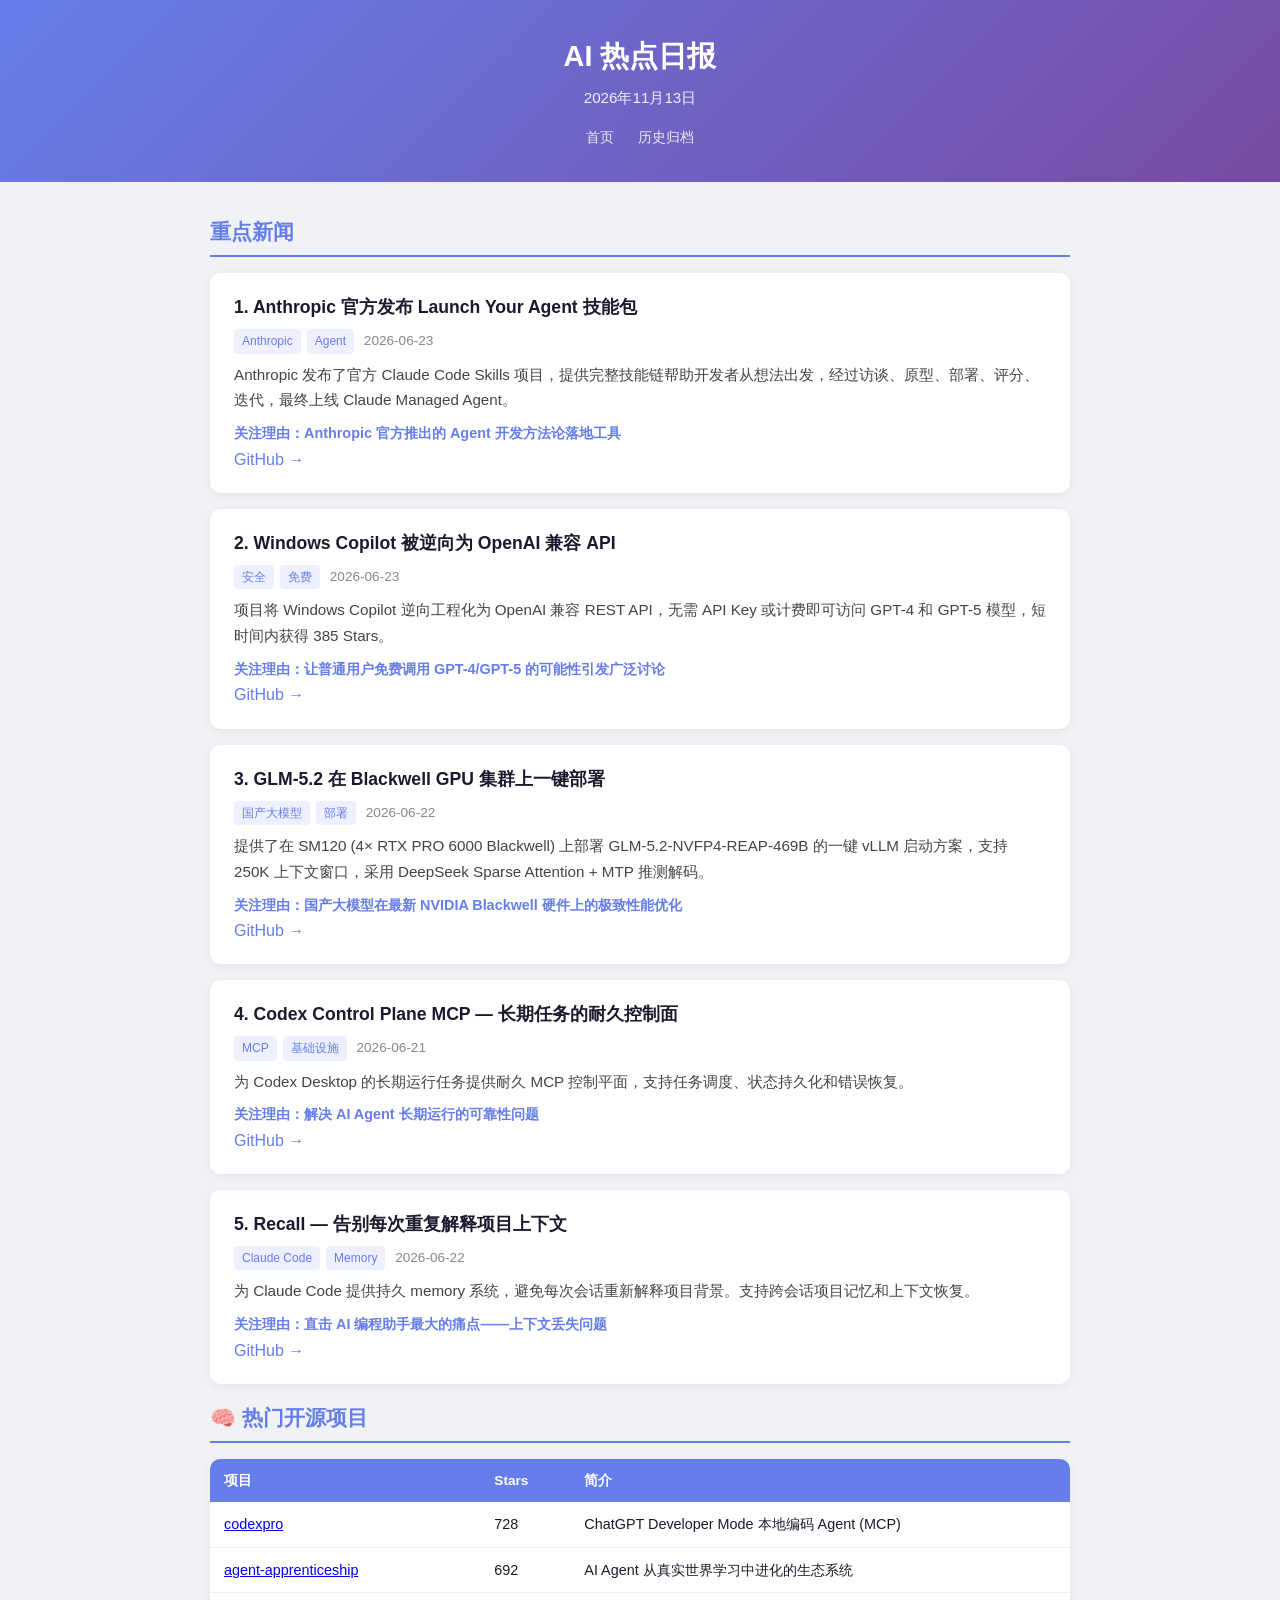
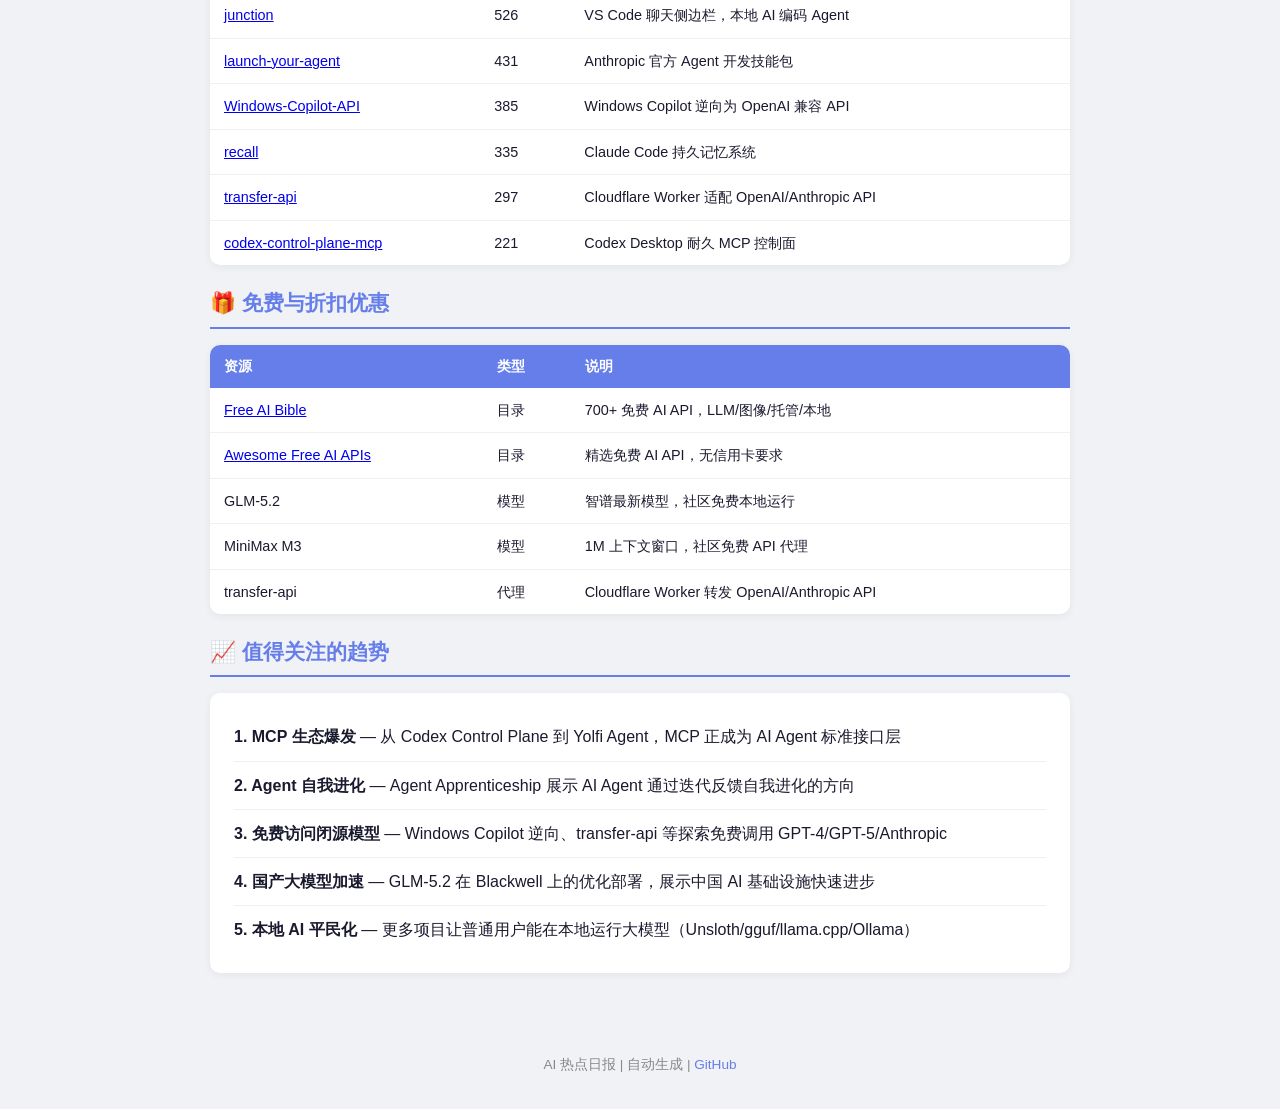
==== index.html @ d60e0dda "feat: AI热点日报 - 2026-11-13" ====
﻿<!DOCTYPE html>
<html lang="zh-CN">
<head>
<meta charset="UTF-8">
<meta name="viewport" content="width=device-width, initial-scale=1.0">
<title>AI 热点日报 - 2026年11月13日</title>
<link rel="stylesheet" href="style.css">
<link rel="icon" href="data:image/svg+xml,<svg xmlns='http://www.w3.org/2000/svg' viewBox='0 0 100 100'><text y='.9em' font-size='90'>📰</text></svg>">
</head>
<body>
<header>
<div class="container">
<h1>AI 热点日报</h1>
<p class="date">2026年11月13日</p>
<nav><a href="index.html">首页</a> <a href="archive.html">历史归档</a></nav>
</div>
</header>
<div class="container">
<main>
<h2>重点新闻</h2>

<div class="card">
<h3>1. Anthropic 官方发布 Launch Your Agent 技能包</h3>
<div class="meta"><span class="tag">Anthropic</span><span class="tag">Agent</span> 2026-06-23</div>
<div class="summary">Anthropic 发布了官方 Claude Code Skills 项目，提供完整技能链帮助开发者从想法出发，经过访谈、原型、部署、评分、迭代，最终上线 Claude Managed Agent。</div>
<div class="reason">关注理由：Anthropic 官方推出的 Agent 开发方法论落地工具</div>
<a href="https://github.com/anthropics/launch-your-agent" target="_blank">GitHub →</a>
</div>

<div class="card">
<h3>2. Windows Copilot 被逆向为 OpenAI 兼容 API</h3>
<div class="meta"><span class="tag">安全</span><span class="tag">免费</span> 2026-06-23</div>
<div class="summary">项目将 Windows Copilot 逆向工程化为 OpenAI 兼容 REST API，无需 API Key 或计费即可访问 GPT-4 和 GPT-5 模型，短时间内获得 385 Stars。</div>
<div class="reason">关注理由：让普通用户免费调用 GPT-4/GPT-5 的可能性引发广泛讨论</div>
<a href="https://github.com/sums001/Windows-Copilot-API" target="_blank">GitHub →</a>
</div>

<div class="card">
<h3>3. GLM-5.2 在 Blackwell GPU 集群上一键部署</h3>
<div class="meta"><span class="tag">国产大模型</span><span class="tag">部署</span> 2026-06-22</div>
<div class="summary">提供了在 SM120 (4× RTX PRO 6000 Blackwell) 上部署 GLM-5.2-NVFP4-REAP-469B 的一键 vLLM 启动方案，支持 250K 上下文窗口，采用 DeepSeek Sparse Attention + MTP 推测解码。</div>
<div class="reason">关注理由：国产大模型在最新 NVIDIA Blackwell 硬件上的极致性能优化</div>
<a href="https://github.com/0xSero/glm-5.2-sm120" target="_blank">GitHub →</a>
</div>

<div class="card">
<h3>4. Codex Control Plane MCP — 长期任务的耐久控制面</h3>
<div class="meta"><span class="tag">MCP</span><span class="tag">基础设施</span> 2026-06-21</div>
<div class="summary">为 Codex Desktop 的长期运行任务提供耐久 MCP 控制平面，支持任务调度、状态持久化和错误恢复。</div>
<div class="reason">关注理由：解决 AI Agent 长期运行的可靠性问题</div>
<a href="https://github.com/aresyn/codex-control-plane-mcp" target="_blank">GitHub →</a>
</div>

<div class="card">
<h3>5. Recall — 告别每次重复解释项目上下文</h3>
<div class="meta"><span class="tag">Claude Code</span><span class="tag">Memory</span> 2026-06-22</div>
<div class="summary">为 Claude Code 提供持久 memory 系统，避免每次会话重新解释项目背景。支持跨会话项目记忆和上下文恢复。</div>
<div class="reason">关注理由：直击 AI 编程助手最大的痛点——上下文丢失问题</div>
<a href="https://github.com/raiyanyahya/recall" target="_blank">GitHub →</a>
</div>

<h2>🧠 热门开源项目</h2>
<table>
<tr><th>项目</th><th>Stars</th><th>简介</th></tr>
<tr><td><a href="https://github.com/rebel0789/codexpro" target="_blank">codexpro</a></td><td>728</td><td>ChatGPT Developer Mode 本地编码 Agent (MCP)</td></tr>
<tr><td><a href="https://github.com/Forsy-AI/agent-apprenticeship" target="_blank">agent-apprenticeship</a></td><td>692</td><td>AI Agent 从真实世界学习中进化的生态系统</td></tr>
<tr><td><a href="https://github.com/Plaer1/junction" target="_blank">junction</a></td><td>526</td><td>VS Code 聊天侧边栏，本地 AI 编码 Agent</td></tr>
<tr><td><a href="https://github.com/anthropics/launch-your-agent" target="_blank">launch-your-agent</a></td><td>431</td><td>Anthropic 官方 Agent 开发技能包</td></tr>
<tr><td><a href="https://github.com/sums001/Windows-Copilot-API" target="_blank">Windows-Copilot-API</a></td><td>385</td><td>Windows Copilot 逆向为 OpenAI 兼容 API</td></tr>
<tr><td><a href="https://github.com/raiyanyahya/recall" target="_blank">recall</a></td><td>335</td><td>Claude Code 持久记忆系统</td></tr>
<tr><td><a href="https://github.com/eooce/transfer-api" target="_blank">transfer-api</a></td><td>297</td><td>Cloudflare Worker 适配 OpenAI/Anthropic API</td></tr>
<tr><td><a href="https://github.com/aresyn/codex-control-plane-mcp" target="_blank">codex-control-plane-mcp</a></td><td>221</td><td>Codex Desktop 耐久 MCP 控制面</td></tr>
</table>

<h2>🎁 免费与折扣优惠</h2>
<table>
<tr><th>资源</th><th>类型</th><th>说明</th></tr>
<tr><td><a href="https://github.com/abbosaliboev/free-ai-bible" target="_blank">Free AI Bible</a></td><td>目录</td><td>700+ 免费 AI API，LLM/图像/托管/本地</td></tr>
<tr><td><a href="https://github.com/SimonLee99999/awesome-free-ai-apis" target="_blank">Awesome Free AI APIs</a></td><td>目录</td><td>精选免费 AI API，无信用卡要求</td></tr>
<tr><td>GLM-5.2</td><td>模型</td><td>智谱最新模型，社区免费本地运行</td></tr>
<tr><td>MiniMax M3</td><td>模型</td><td>1M 上下文窗口，社区免费 API 代理</td></tr>
<tr><td>transfer-api</td><td>代理</td><td>Cloudflare Worker 转发 OpenAI/Anthropic API</td></tr>
</table>

<h2>📈 值得关注的趋势</h2>
<div class="resource-section">
<div class="trend-item"><strong>1. MCP 生态爆发</strong> — 从 Codex Control Plane 到 Yolfi Agent，MCP 正成为 AI Agent 标准接口层</div>
<div class="trend-item"><strong>2. Agent 自我进化</strong> — Agent Apprenticeship 展示 AI Agent 通过迭代反馈自我进化的方向</div>
<div class="trend-item"><strong>3. 免费访问闭源模型</strong> — Windows Copilot 逆向、transfer-api 等探索免费调用 GPT-4/GPT-5/Anthropic</div>
<div class="trend-item"><strong>4. 国产大模型加速</strong> — GLM-5.2 在 Blackwell 上的优化部署，展示中国 AI 基础设施快速进步</div>
<div class="trend-item"><strong>5. 本地 AI 平民化</strong> — 更多项目让普通用户能在本地运行大模型（Unsloth/gguf/llama.cpp/Ollama）</div>
</div>
</main>
<footer><p>AI 热点日报 | 自动生成 | <a href="https://github.com/yyyyyyyywsy/ai_news" target="_blank">GitHub</a></p></footer>
</div>
</body>
</html>
---- style.css ----
* {
 margin: 0;
 padding: 0;
 box-sizing: border-box;
}

body {
 font-family: -apple-system, BlinkMacSystemFont, "Segoe UI", Roboto, "Noto Sans SC", sans-serif;
 line-height: 1.7;
 color: #1a1a2e;
 background: #f0f2f5;
}

.container {
 max-width: 900px;
 margin: 0 auto;
 padding: 0 20px;
}

header {
 background: linear-gradient(135deg, #667eea 0%, #764ba2 100%);
 color: white;
 padding: 32px 0;
 text-align: center;
}

header h1 {
 font-size: 1.8rem;
 margin-bottom: 4px;
}

header .date {
 font-size: 0.95rem;
 opacity: 0.9;
}

nav {
 margin-top: 12px;
}

nav a {
 color: rgba(255,255,255,0.85);
 text-decoration: none;
 margin: 0 10px;
 font-size: 0.9rem;
}

nav a:hover {
 color: white;
 text-decoration: underline;
}

main {
 padding: 32px 0;
}

h2 {
 font-size: 1.3rem;
 color: #667eea;
 margin-bottom: 16px;
 border-bottom: 2px solid #667eea;
 padding-bottom: 6px;
}

.card {
 background: white;
 border-radius: 10px;
 padding: 20px 24px;
 margin-bottom: 16px;
 box-shadow: 0 2px 8px rgba(0,0,0,0.06);
 transition: transform 0.2s, box-shadow 0.2s;
}

.card:hover {
 transform: translateY(-2px);
 box-shadow: 0 4px 16px rgba(0,0,0,0.12);
}

.card h3 {
 font-size: 1.1rem;
 color: #1a1a2e;
 margin-bottom: 6px;
}

.card .meta {
 font-size: 0.85rem;
 color: #888;
 margin-bottom: 8px;
}

.card .summary {
 font-size: 0.95rem;
 color: #444;
 margin-bottom: 8px;
}

.card .reason {
 font-size: 0.9rem;
 color: #667eea;
 font-weight: 600;
}

.card a {
 color: #667eea;
 text-decoration: none;
}

.card a:hover {
 text-decoration: underline;
}

.tag {
 display: inline-block;
 background: #eef0ff;
 color: #667eea;
 font-size: 0.75rem;
 padding: 2px 8px;
 border-radius: 4px;
 margin-right: 6px;
}

table {
 width: 100%;
 border-collapse: collapse;
 margin-bottom: 20px;
 background: white;
 border-radius: 10px;
 overflow: hidden;
 box-shadow: 0 2px 8px rgba(0,0,0,0.06);
}

th {
 background: #667eea;
 color: white;
 padding: 10px 14px;
 text-align: left;
 font-size: 0.85rem;
}

td {
 padding: 10px 14px;
 border-bottom: 1px solid #f0f0f0;
 font-size: 0.9rem;
}

tr:last-child td {
 border-bottom: none;
}

.resource-section {
 background: white;
 border-radius: 10px;
 padding: 20px 24px;
 margin-bottom: 16px;
 box-shadow: 0 2px 8px rgba(0,0,0,0.06);
}

.resource-section h3 {
 font-size: 1rem;
 color: #667eea;
 margin-bottom: 12px;
}

.trend-item {
 padding: 10px 0;
 border-bottom: 1px solid #f0f0f0;
}

.trend-item:last-child {
 border-bottom: none;
}

footer {
 text-align: center;
 padding: 32px 0;
 color: #888;
 font-size: 0.85rem;
}

footer a {
 color: #667eea;
 text-decoration: none;
}

footer a:hover {
 text-decoration: underline;
}

@media (max-width: 600px) {
 .container { padding: 0 12px; }
 header { padding: 24px 0; }
 header h1 { font-size: 1.5rem; }
 main { padding: 20px 0; }
 .card { padding: 16px; }
}
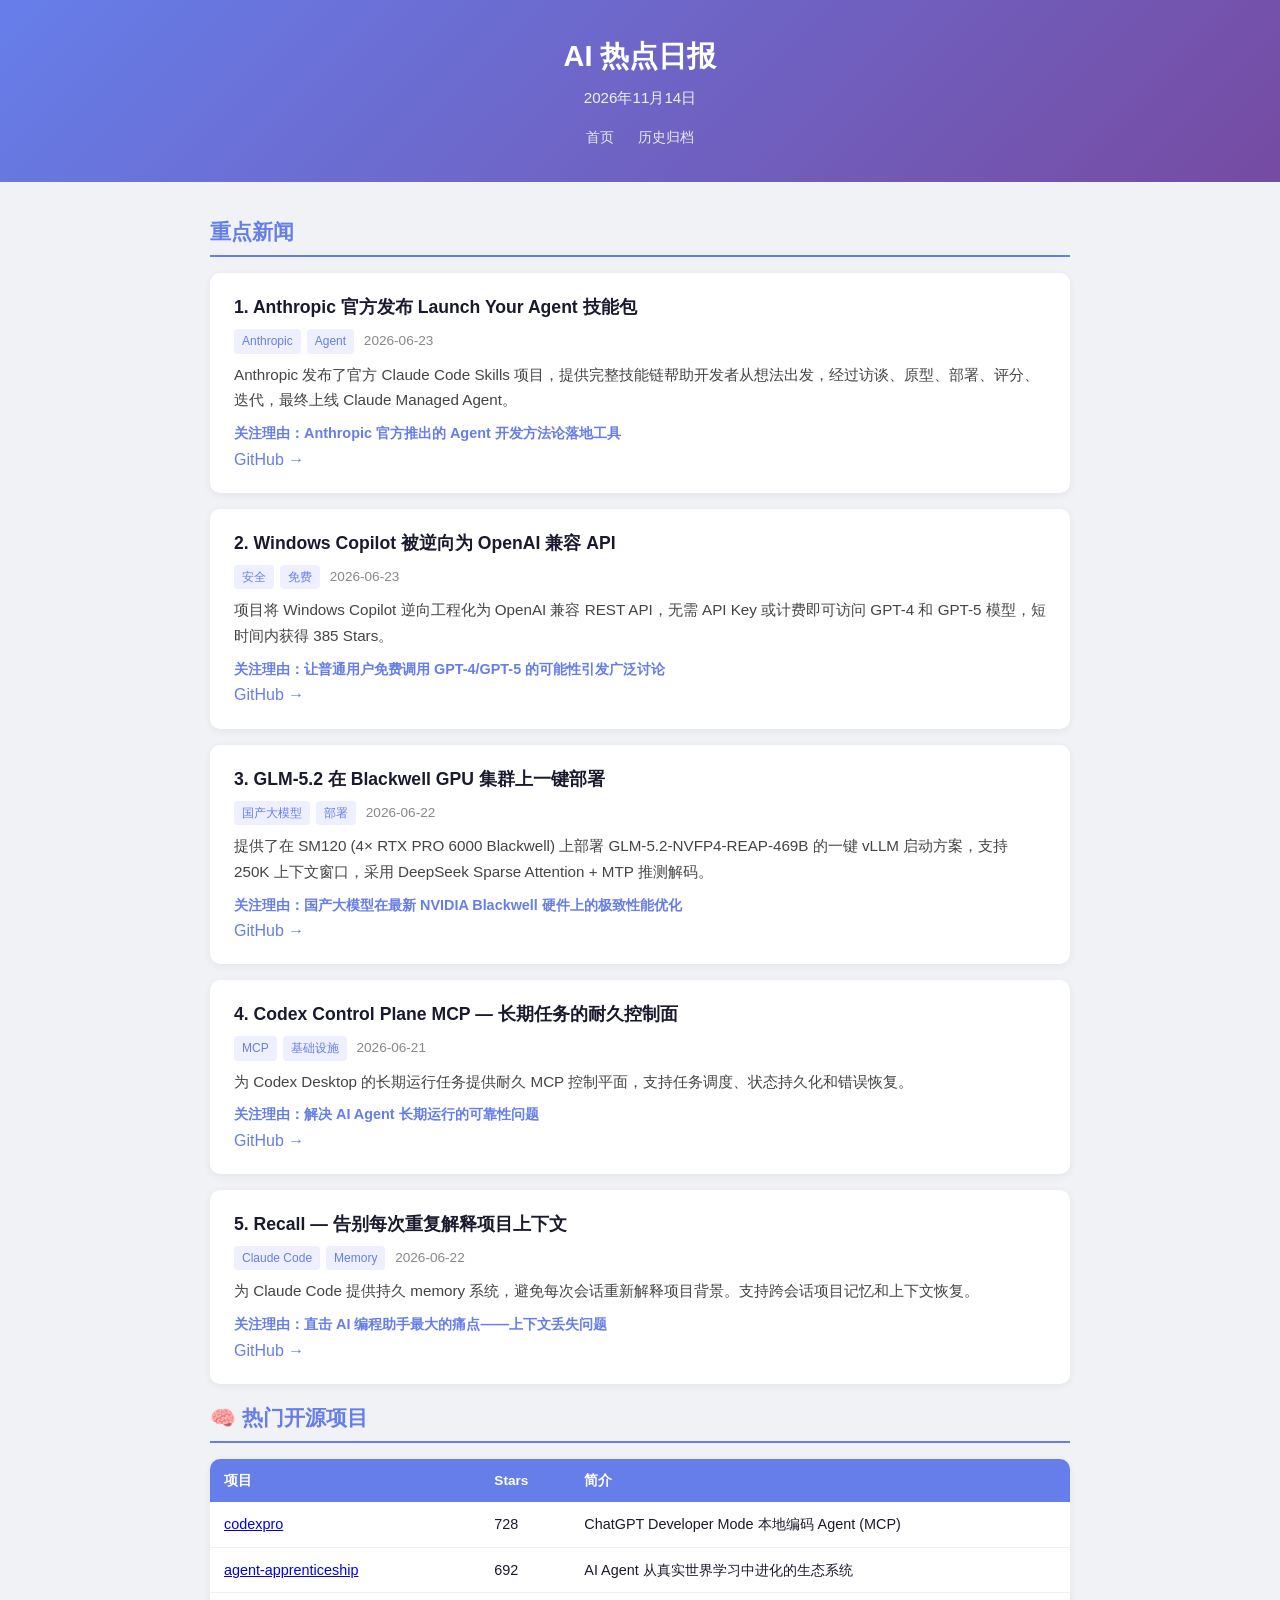
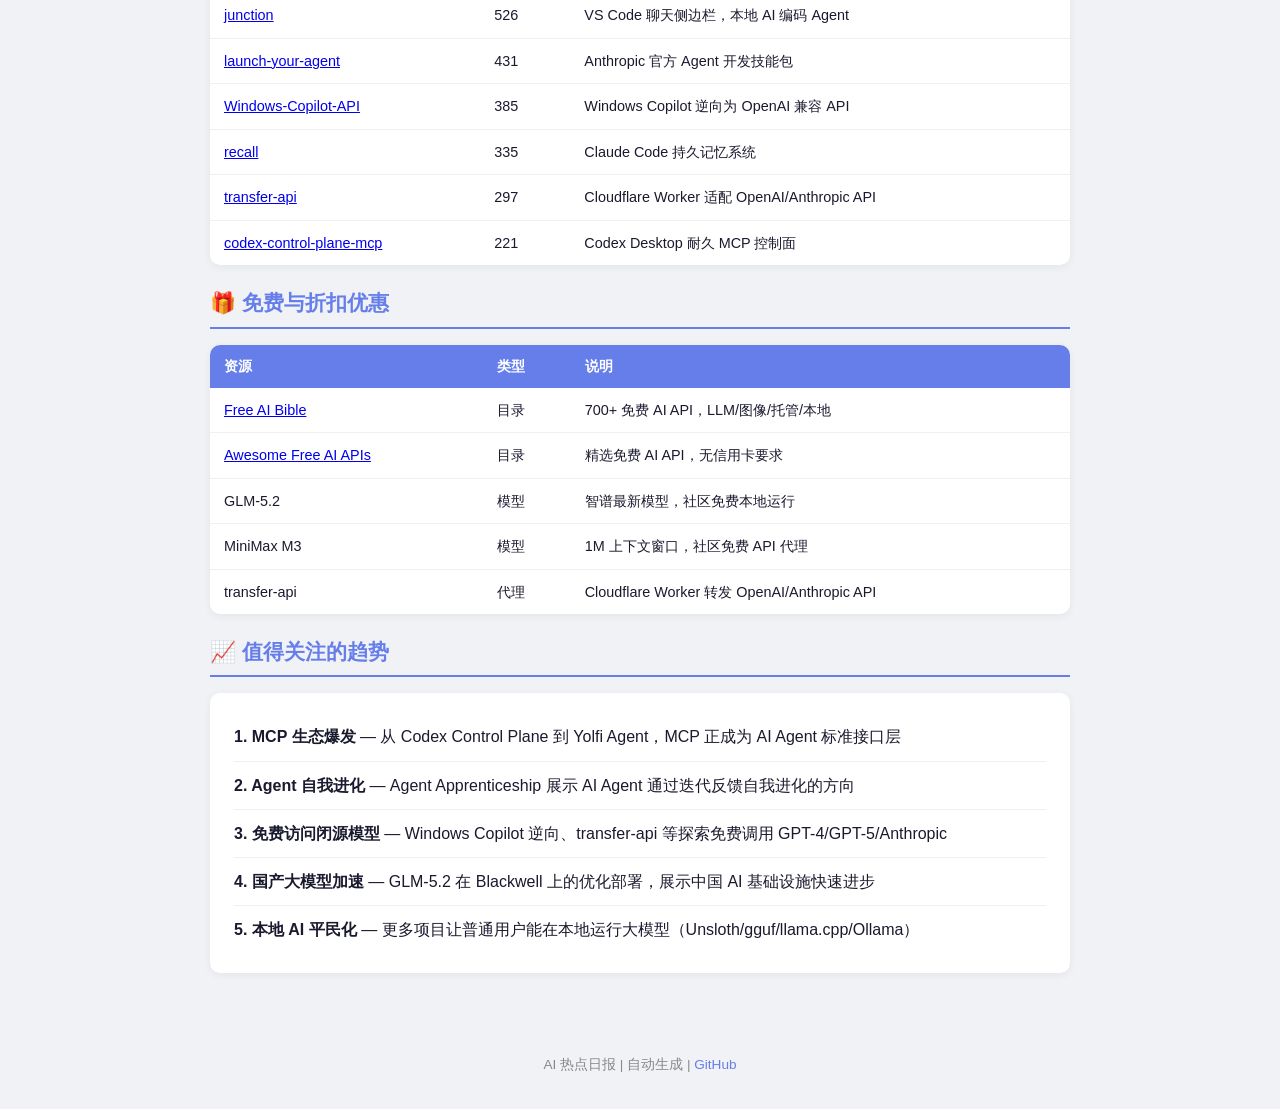
==== commit 14d469ac: "feat: AI热点日报 - 2026-11-14" ====
--- a/index.html
+++ b/index.html
@@ -3,7 +3,7 @@
 <head>
 <meta charset="UTF-8">
 <meta name="viewport" content="width=device-width, initial-scale=1.0">
-<title>AI 热点日报 - 2026年11月13日</title>
+<title>AI 热点日报 - 2026年11月14日</title>
 <link rel="stylesheet" href="style.css">
 <link rel="icon" href="data:image/svg+xml,<svg xmlns='http://www.w3.org/2000/svg' viewBox='0 0 100 100'><text y='.9em' font-size='90'>📰</text></svg>">
 </head>
@@ -11,7 +11,7 @@
 <header>
 <div class="container">
 <h1>AI 热点日报</h1>
-<p class="date">2026年11月13日</p>
+<p class="date">2026年11月14日</p>
 <nav><a href="index.html">首页</a> <a href="archive.html">历史归档</a></nav>
 </div>
 </header>
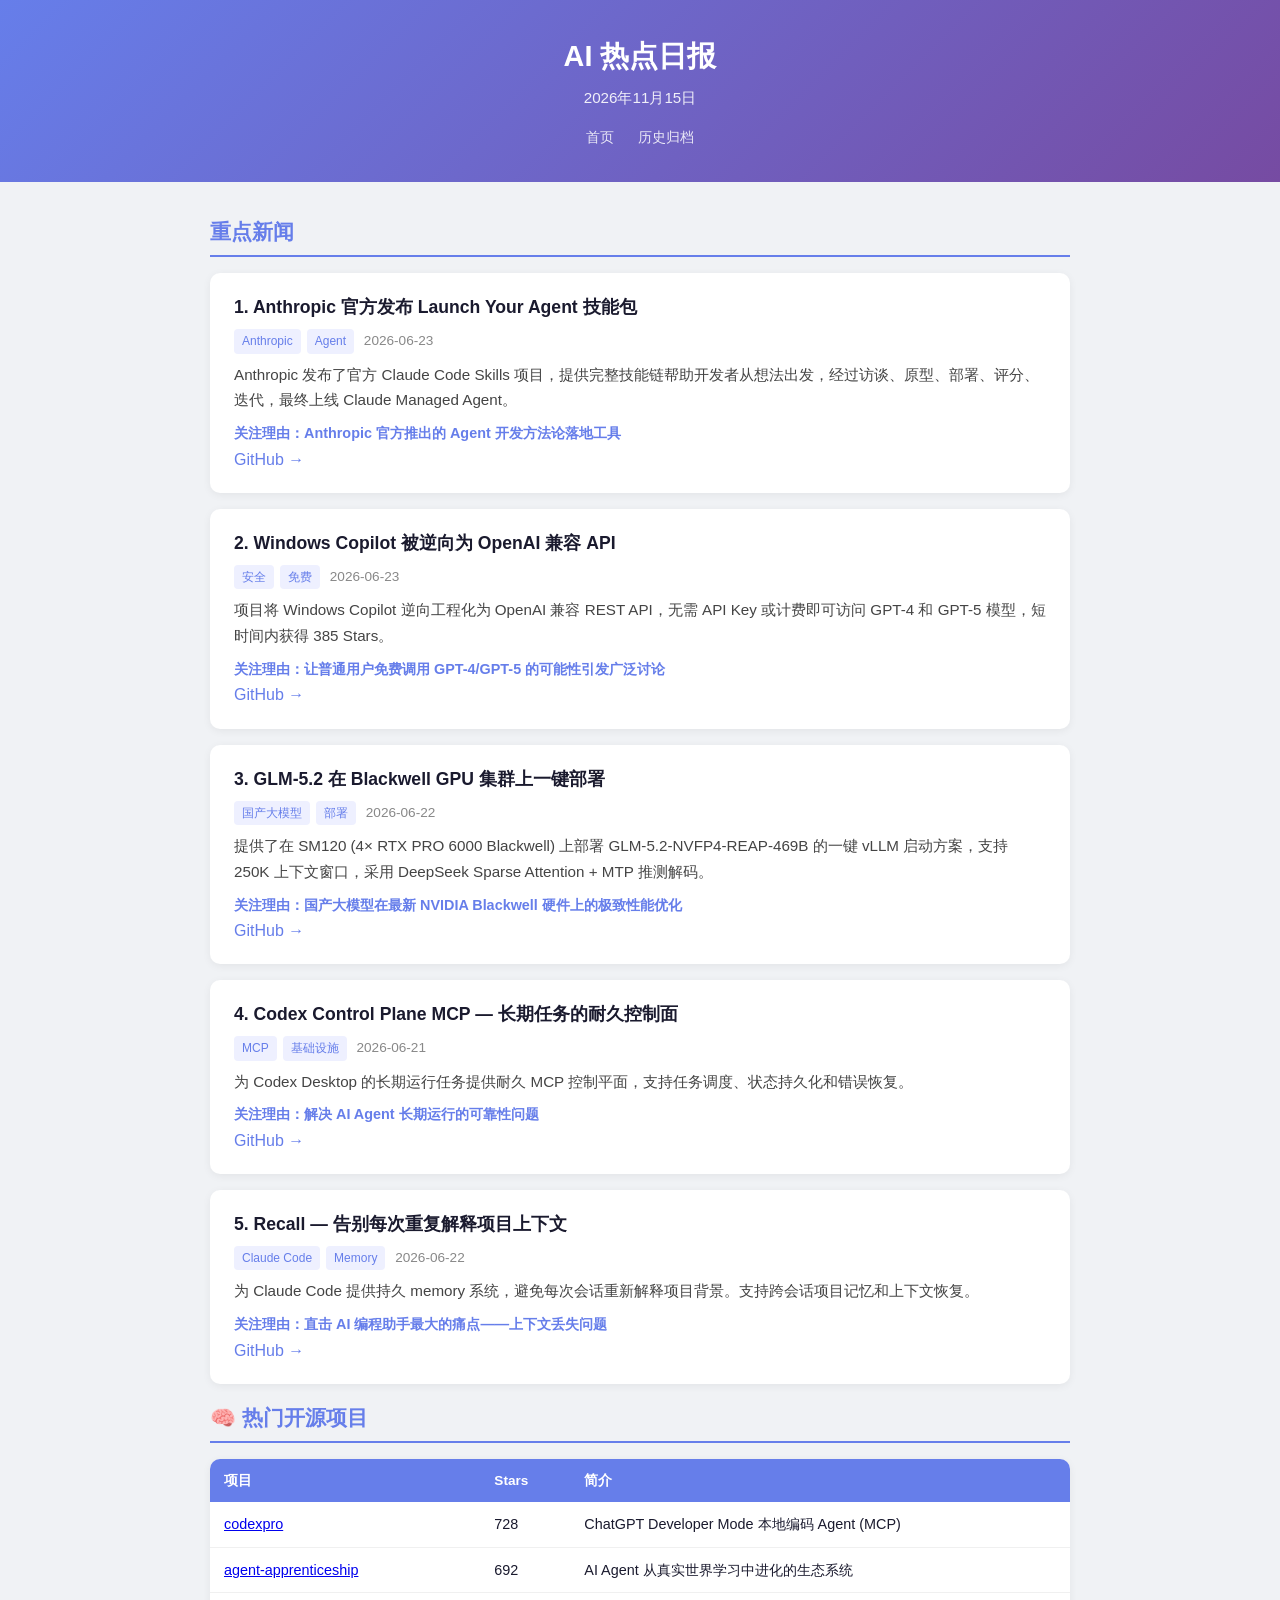
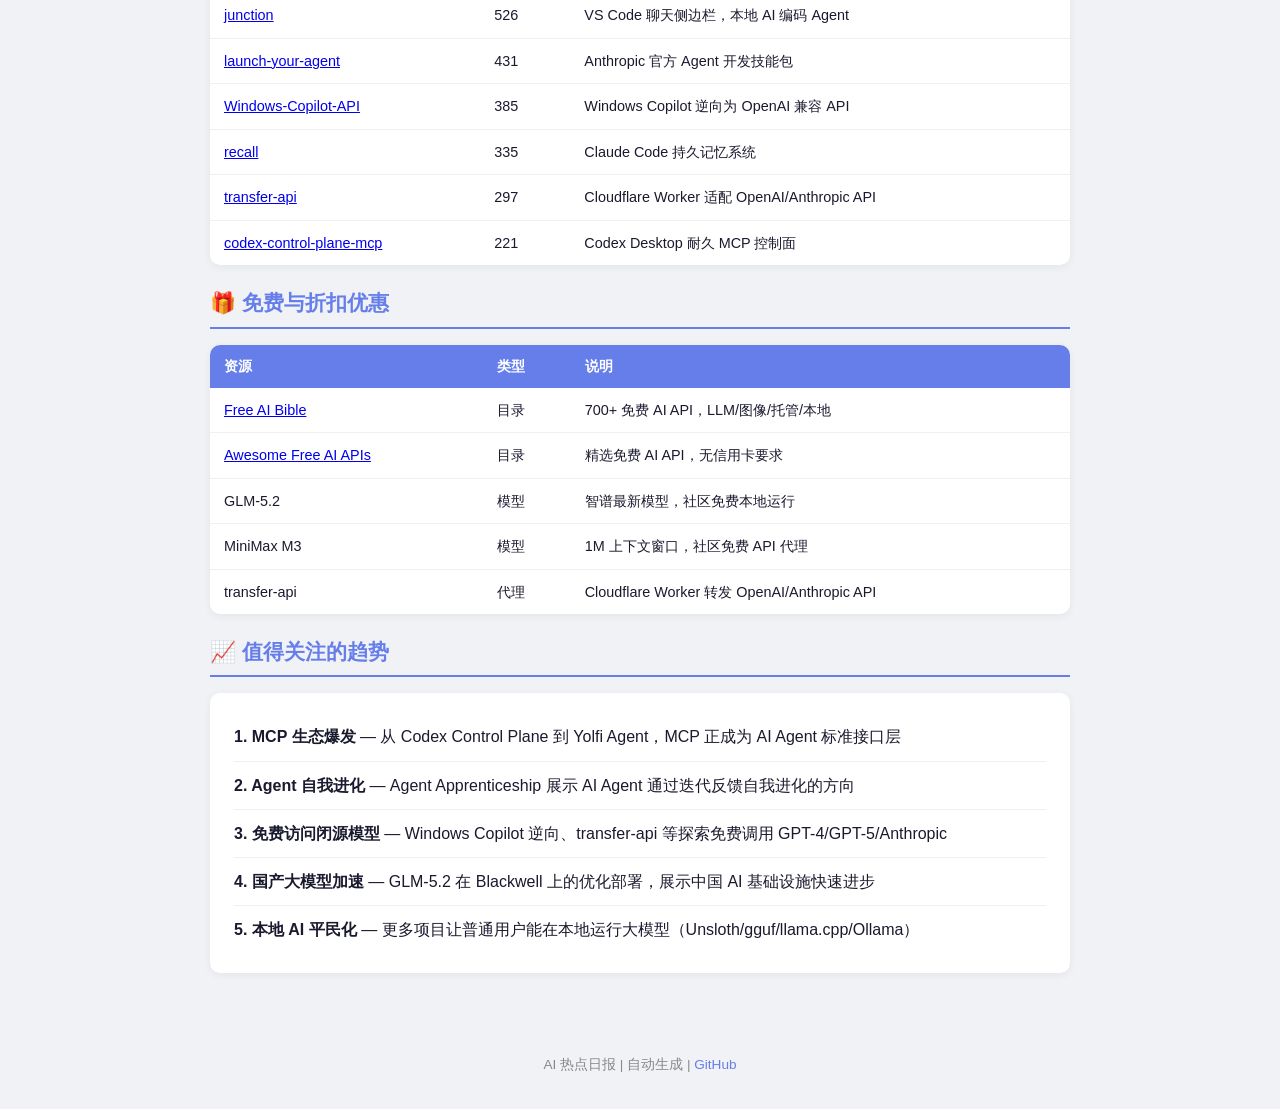
==== commit 2df66908: "feat: AI热点日报 - 2026-11-15" ====
--- a/index.html
+++ b/index.html
@@ -3,7 +3,7 @@
 <head>
 <meta charset="UTF-8">
 <meta name="viewport" content="width=device-width, initial-scale=1.0">
-<title>AI 热点日报 - 2026年11月14日</title>
+<title>AI 热点日报 - 2026年11月15日</title>
 <link rel="stylesheet" href="style.css">
 <link rel="icon" href="data:image/svg+xml,<svg xmlns='http://www.w3.org/2000/svg' viewBox='0 0 100 100'><text y='.9em' font-size='90'>📰</text></svg>">
 </head>
@@ -11,7 +11,7 @@
 <header>
 <div class="container">
 <h1>AI 热点日报</h1>
-<p class="date">2026年11月14日</p>
+<p class="date">2026年11月15日</p>
 <nav><a href="index.html">首页</a> <a href="archive.html">历史归档</a></nav>
 </div>
 </header>
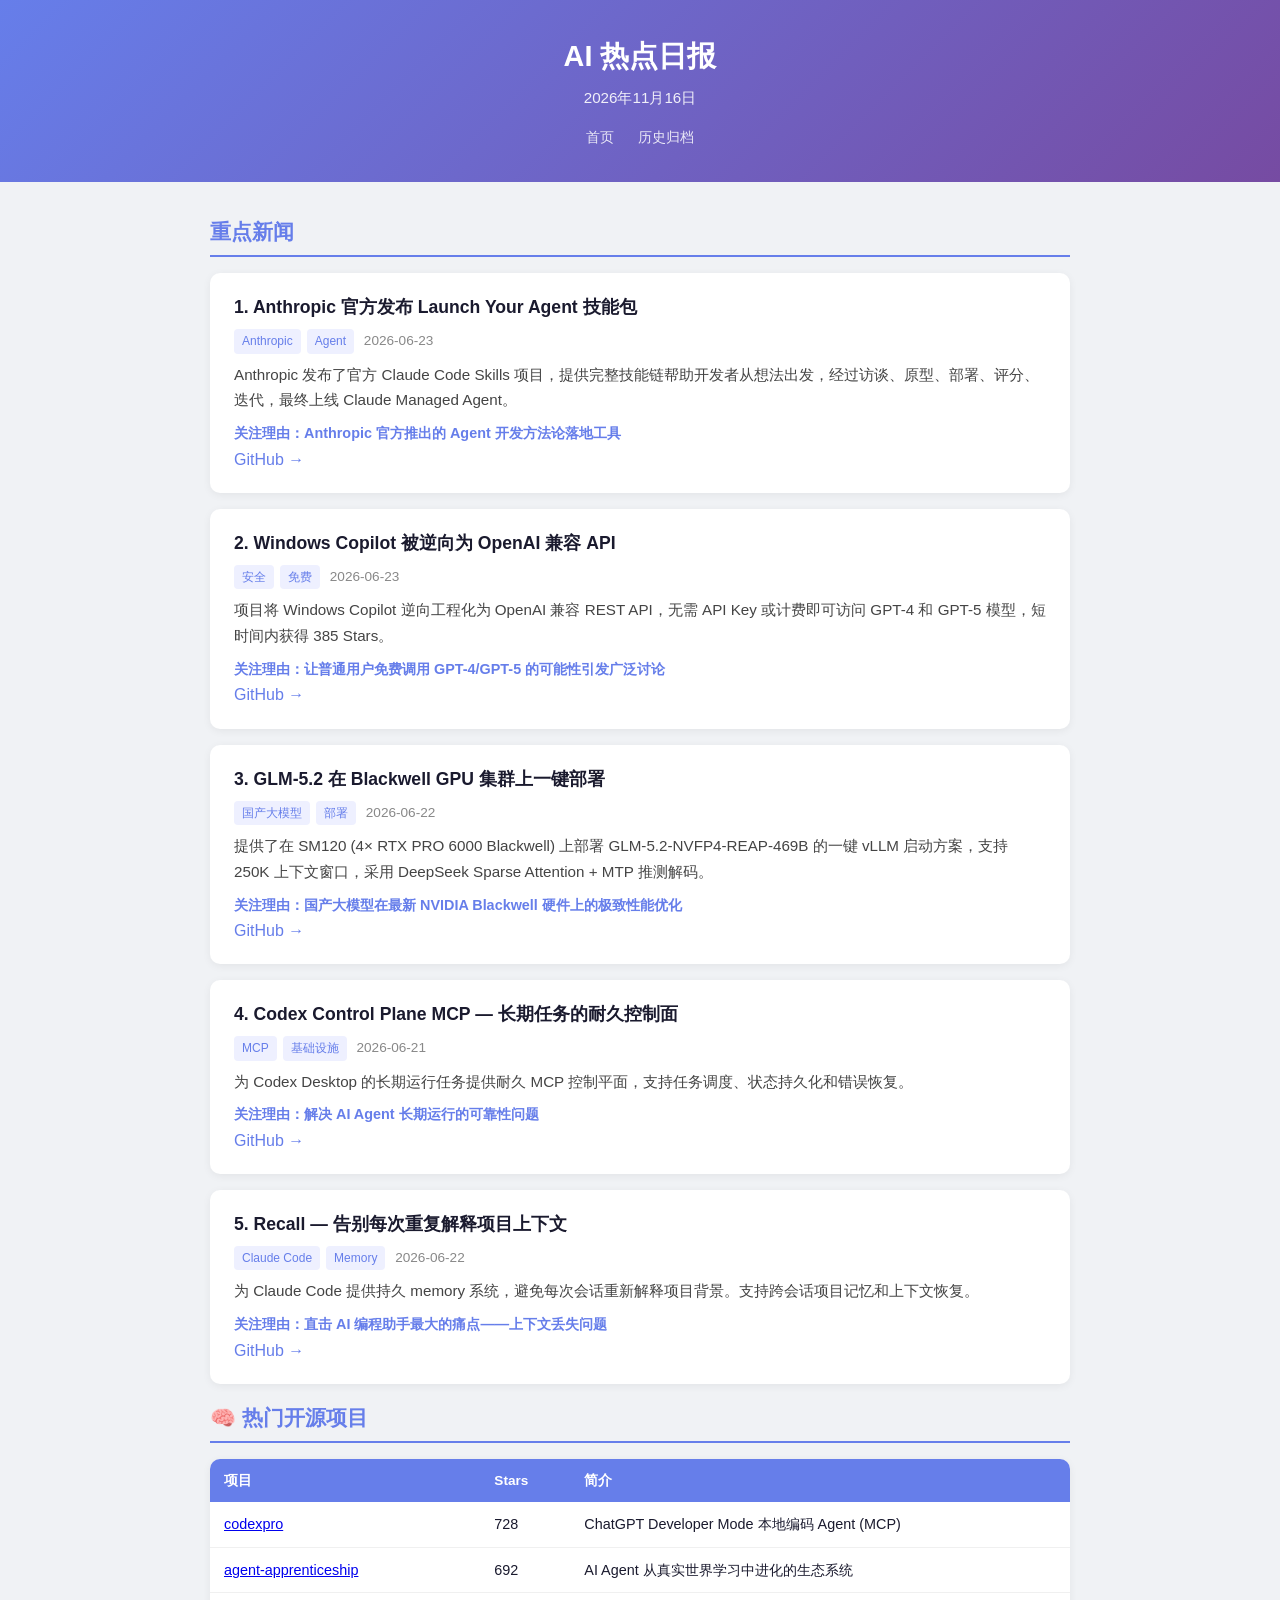
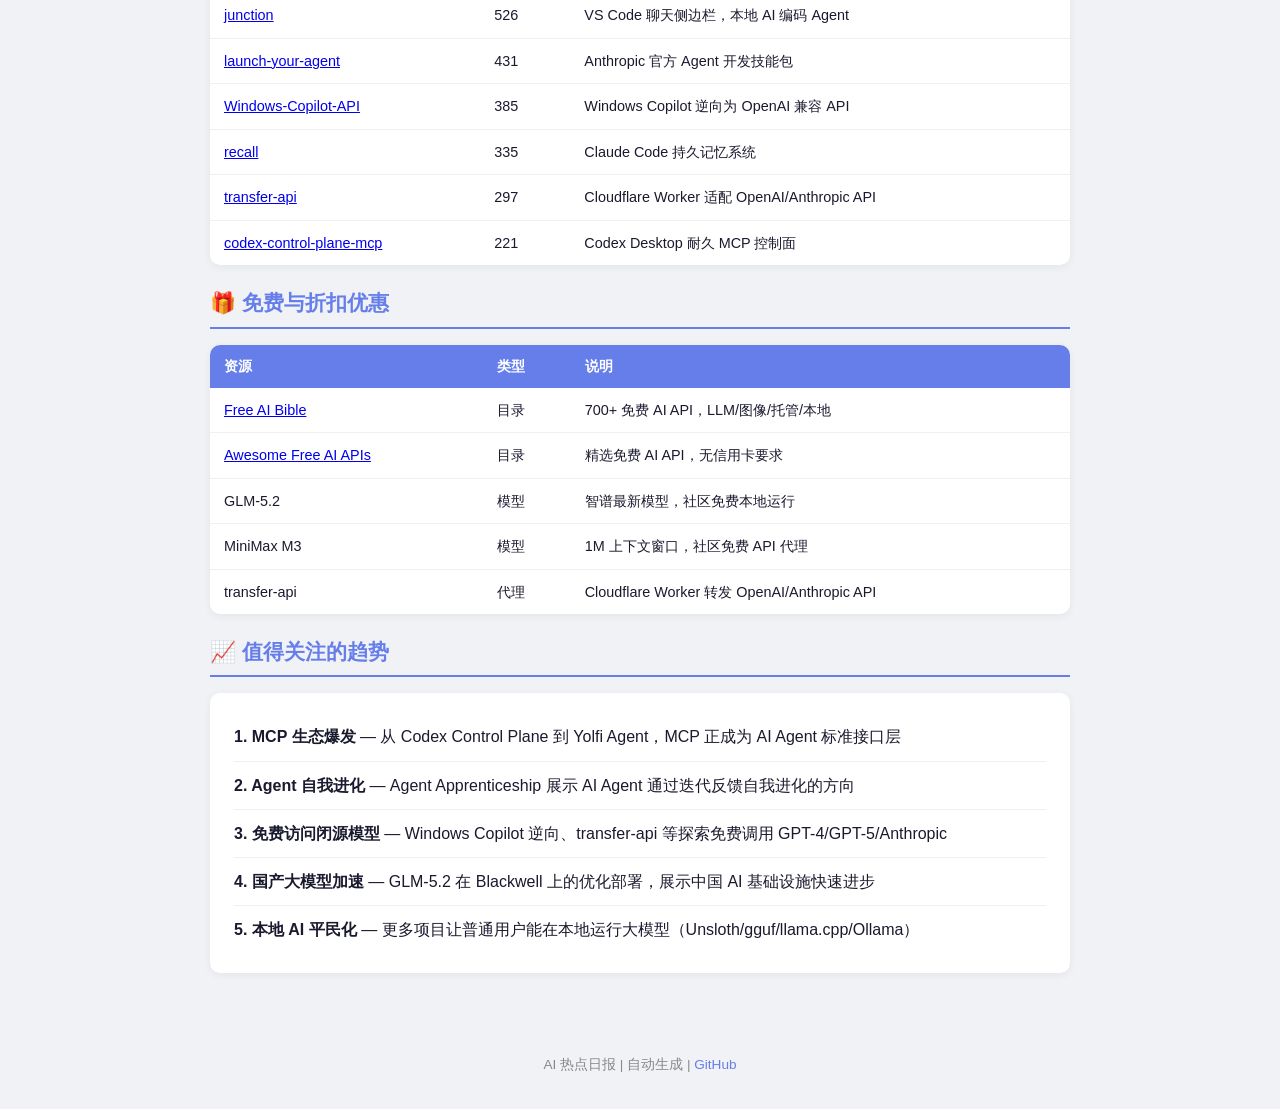
==== commit 691971cd: "feat: AI热点日报 - 2026-11-16" ====
--- a/index.html
+++ b/index.html
@@ -3,7 +3,7 @@
 <head>
 <meta charset="UTF-8">
 <meta name="viewport" content="width=device-width, initial-scale=1.0">
-<title>AI 热点日报 - 2026年11月15日</title>
+<title>AI 热点日报 - 2026年11月16日</title>
 <link rel="stylesheet" href="style.css">
 <link rel="icon" href="data:image/svg+xml,<svg xmlns='http://www.w3.org/2000/svg' viewBox='0 0 100 100'><text y='.9em' font-size='90'>📰</text></svg>">
 </head>
@@ -11,7 +11,7 @@
 <header>
 <div class="container">
 <h1>AI 热点日报</h1>
-<p class="date">2026年11月15日</p>
+<p class="date">2026年11月16日</p>
 <nav><a href="index.html">首页</a> <a href="archive.html">历史归档</a></nav>
 </div>
 </header>
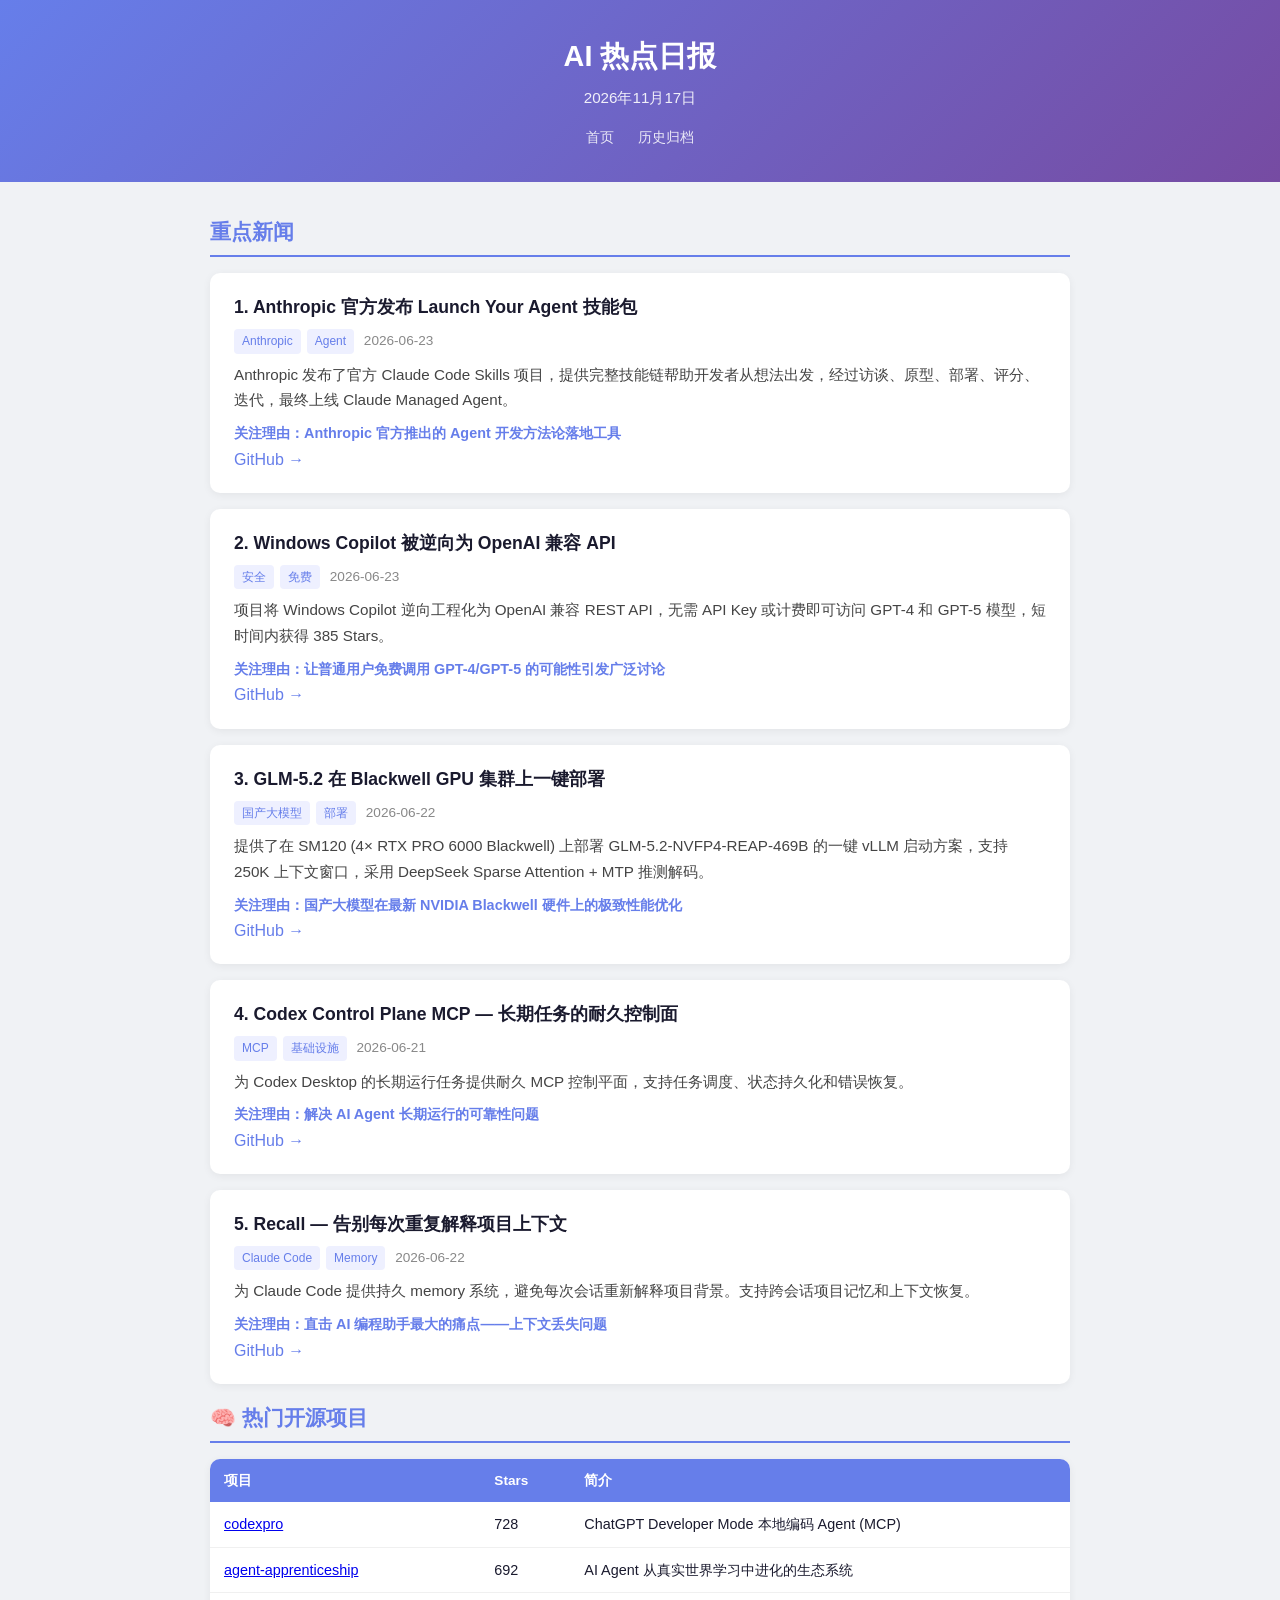
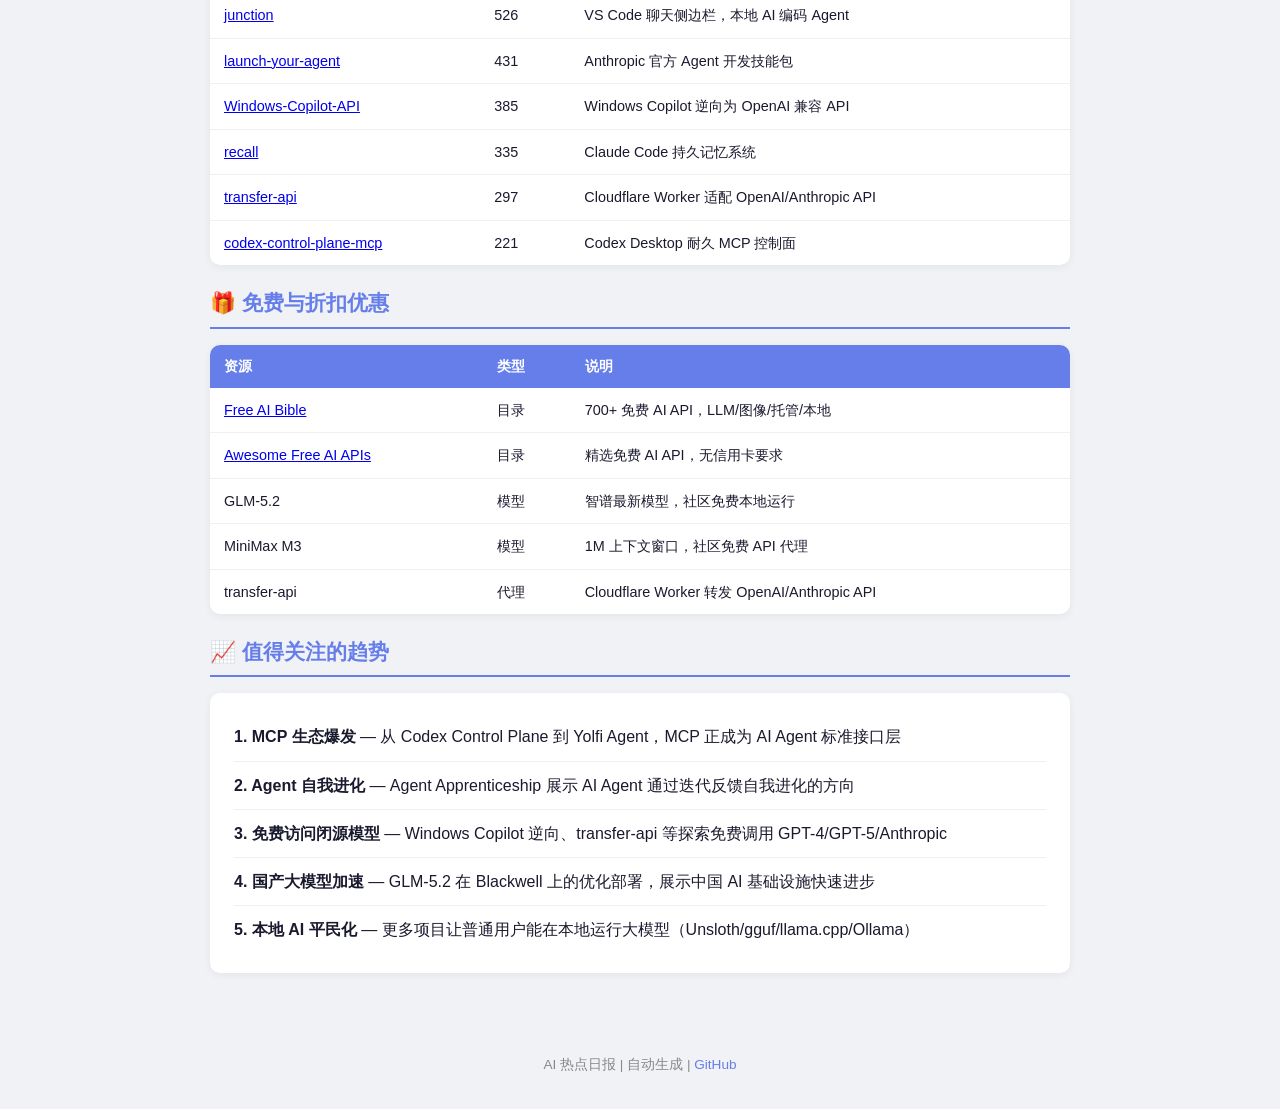
==== commit a614ee49: "feat: AI热点日报 - 2026-11-17" ====
--- a/index.html
+++ b/index.html
@@ -3,7 +3,7 @@
 <head>
 <meta charset="UTF-8">
 <meta name="viewport" content="width=device-width, initial-scale=1.0">
-<title>AI 热点日报 - 2026年11月16日</title>
+<title>AI 热点日报 - 2026年11月17日</title>
 <link rel="stylesheet" href="style.css">
 <link rel="icon" href="data:image/svg+xml,<svg xmlns='http://www.w3.org/2000/svg' viewBox='0 0 100 100'><text y='.9em' font-size='90'>📰</text></svg>">
 </head>
@@ -11,7 +11,7 @@
 <header>
 <div class="container">
 <h1>AI 热点日报</h1>
-<p class="date">2026年11月16日</p>
+<p class="date">2026年11月17日</p>
 <nav><a href="index.html">首页</a> <a href="archive.html">历史归档</a></nav>
 </div>
 </header>
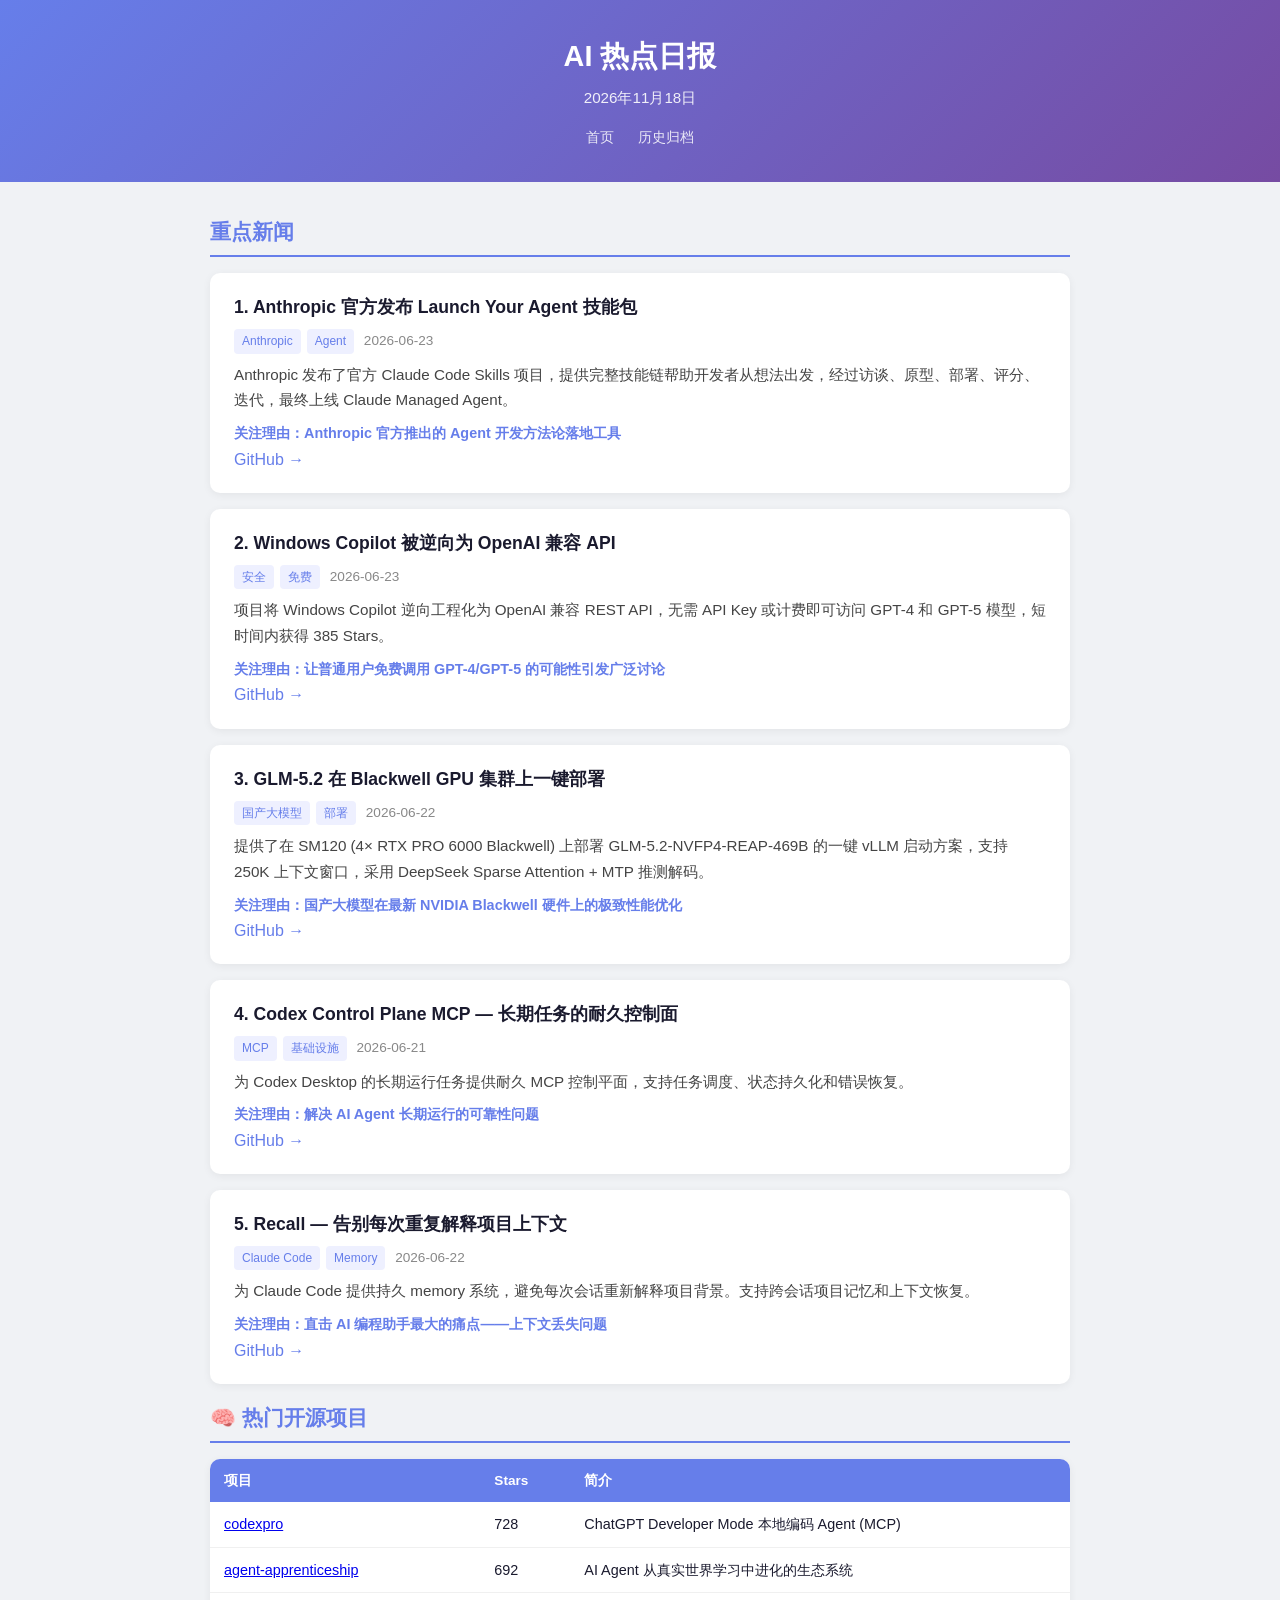
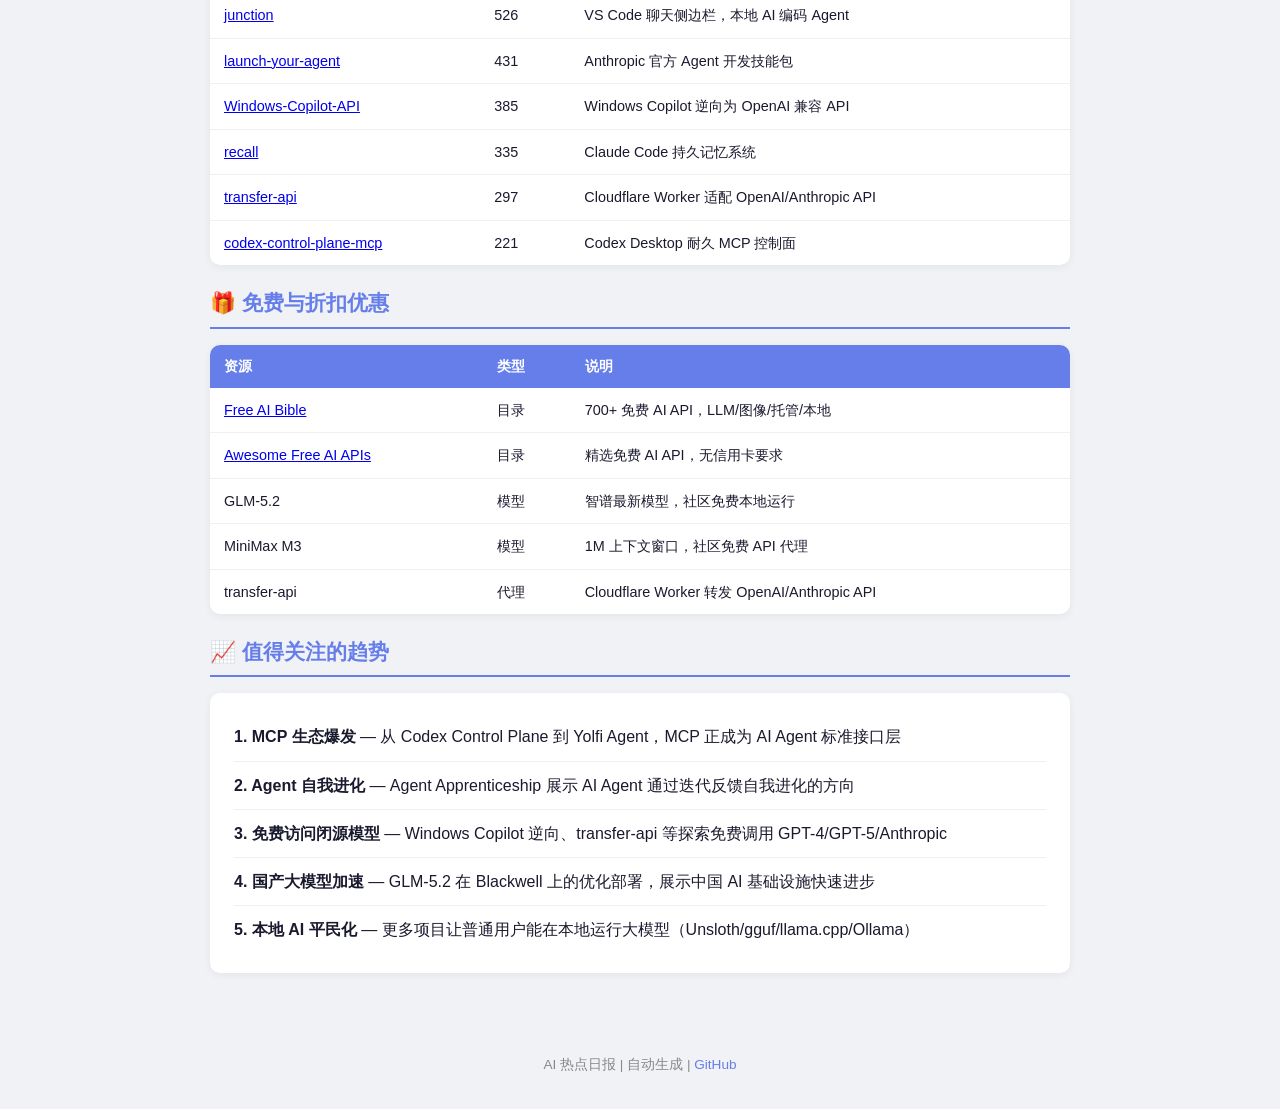
==== commit 8b222eb5: "feat: AI热点日报 - 2026-11-18" ====
--- a/index.html
+++ b/index.html
@@ -3,7 +3,7 @@
 <head>
 <meta charset="UTF-8">
 <meta name="viewport" content="width=device-width, initial-scale=1.0">
-<title>AI 热点日报 - 2026年11月17日</title>
+<title>AI 热点日报 - 2026年11月18日</title>
 <link rel="stylesheet" href="style.css">
 <link rel="icon" href="data:image/svg+xml,<svg xmlns='http://www.w3.org/2000/svg' viewBox='0 0 100 100'><text y='.9em' font-size='90'>📰</text></svg>">
 </head>
@@ -11,7 +11,7 @@
 <header>
 <div class="container">
 <h1>AI 热点日报</h1>
-<p class="date">2026年11月17日</p>
+<p class="date">2026年11月18日</p>
 <nav><a href="index.html">首页</a> <a href="archive.html">历史归档</a></nav>
 </div>
 </header>
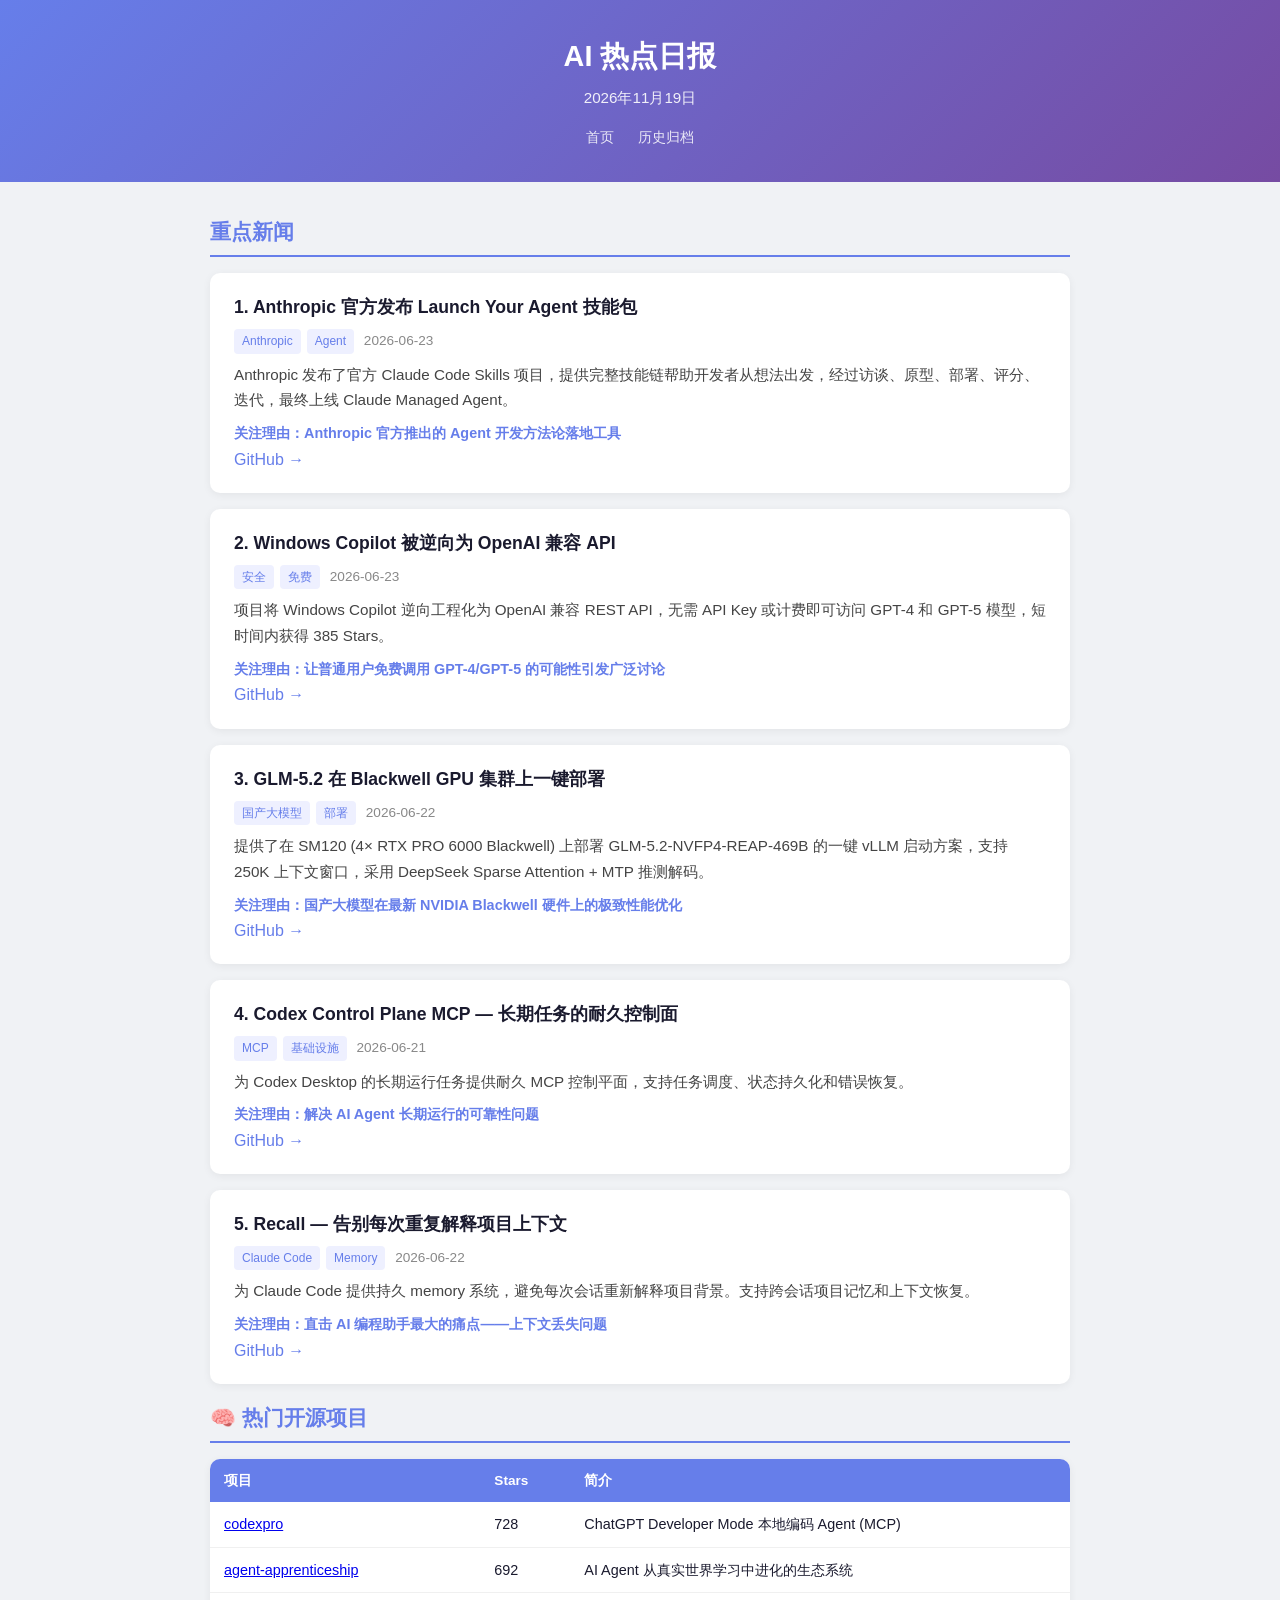
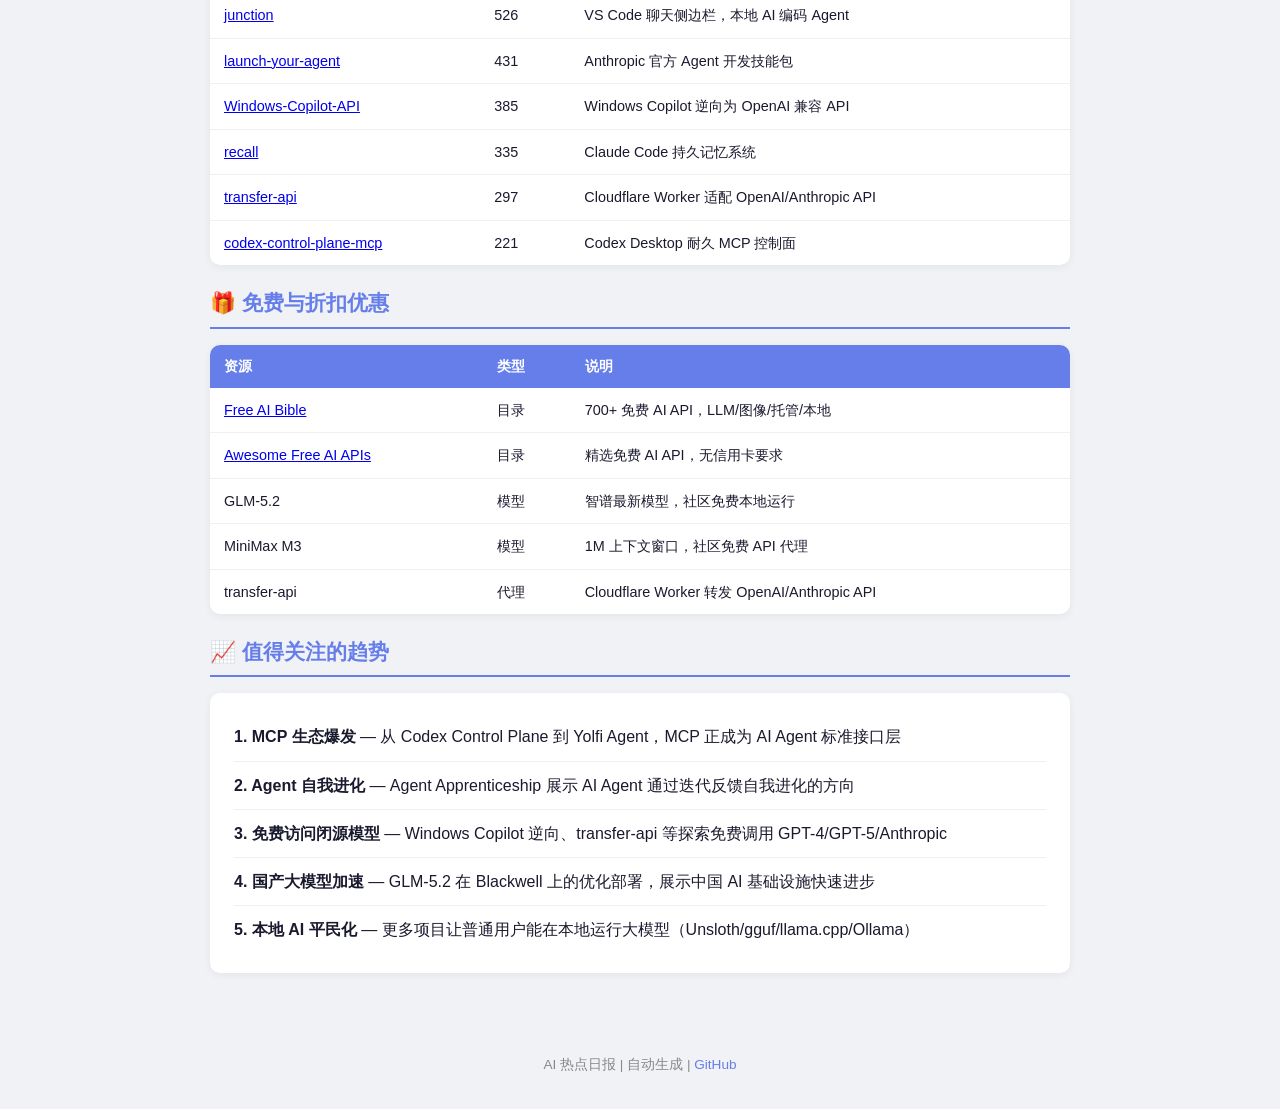
==== commit 024e2315: "feat: AI热点日报 - 2026-11-19" ====
--- a/index.html
+++ b/index.html
@@ -3,7 +3,7 @@
 <head>
 <meta charset="UTF-8">
 <meta name="viewport" content="width=device-width, initial-scale=1.0">
-<title>AI 热点日报 - 2026年11月18日</title>
+<title>AI 热点日报 - 2026年11月19日</title>
 <link rel="stylesheet" href="style.css">
 <link rel="icon" href="data:image/svg+xml,<svg xmlns='http://www.w3.org/2000/svg' viewBox='0 0 100 100'><text y='.9em' font-size='90'>📰</text></svg>">
 </head>
@@ -11,7 +11,7 @@
 <header>
 <div class="container">
 <h1>AI 热点日报</h1>
-<p class="date">2026年11月18日</p>
+<p class="date">2026年11月19日</p>
 <nav><a href="index.html">首页</a> <a href="archive.html">历史归档</a></nav>
 </div>
 </header>
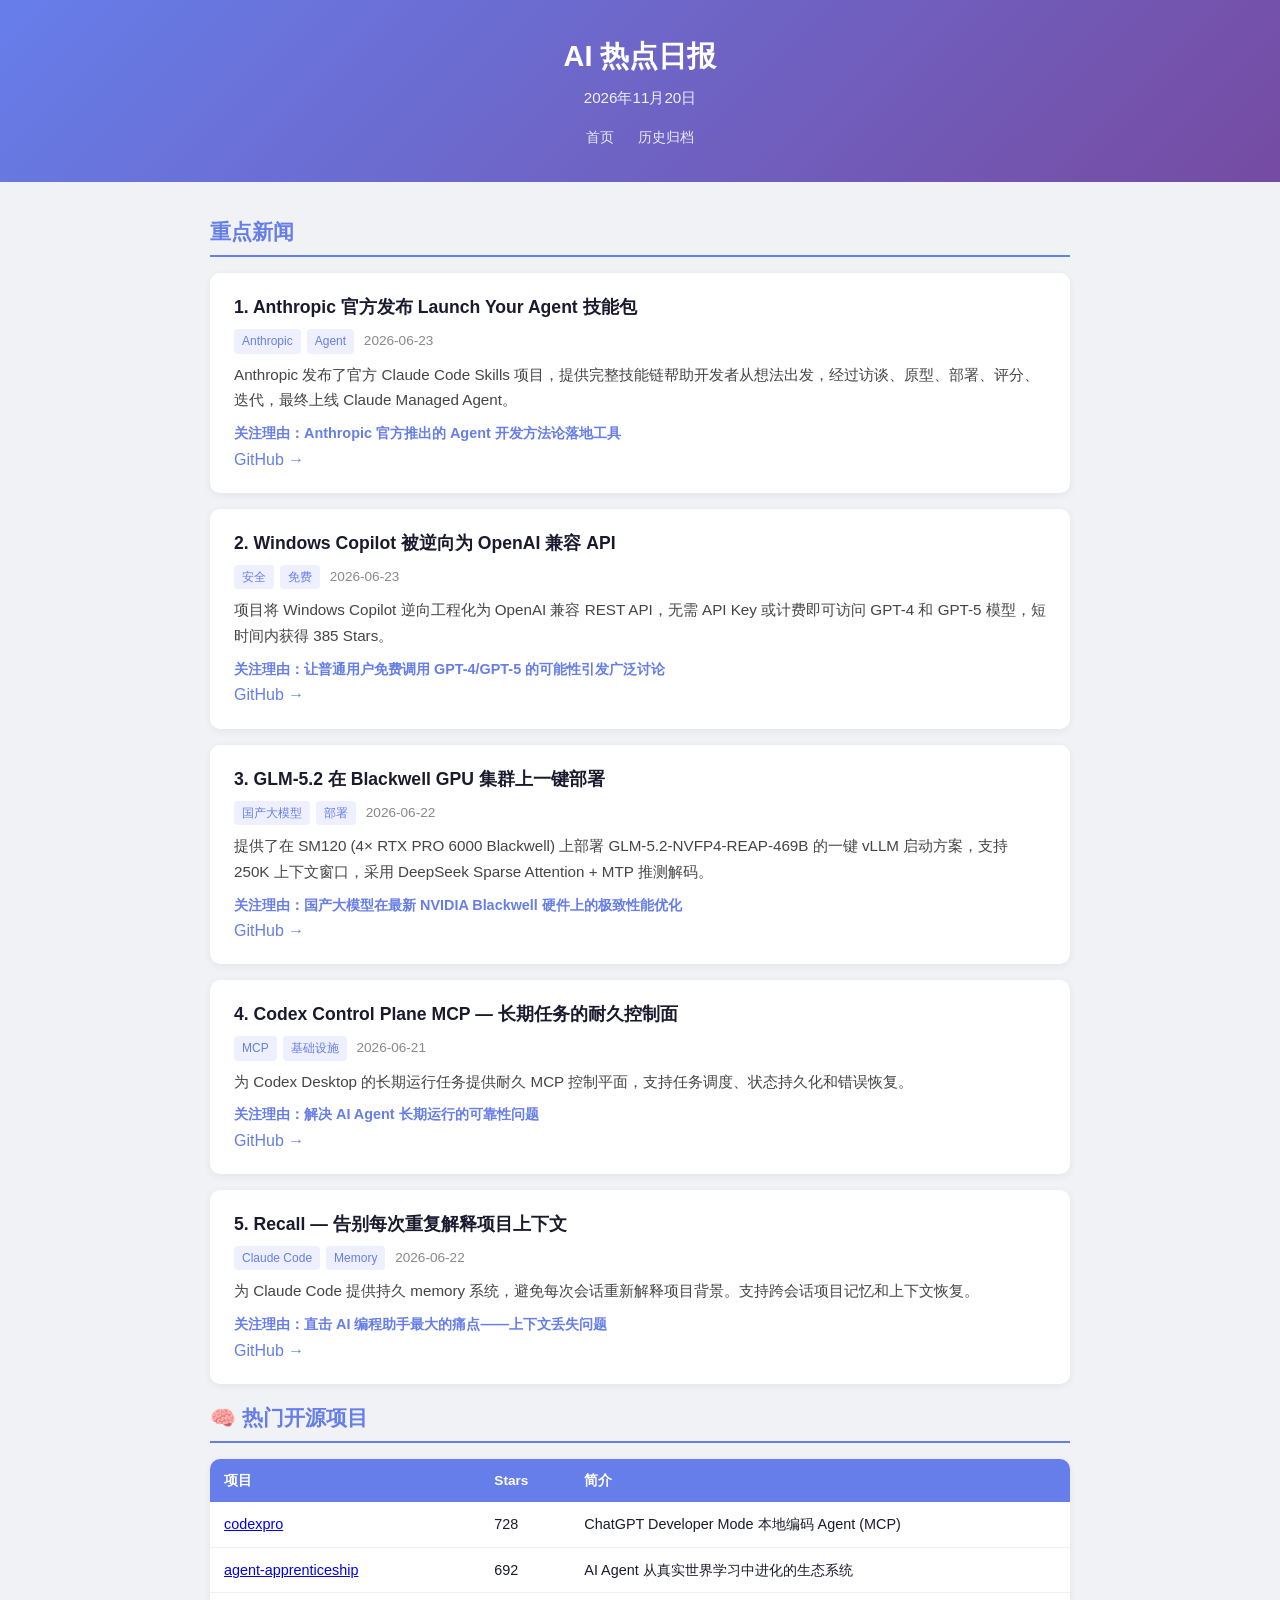
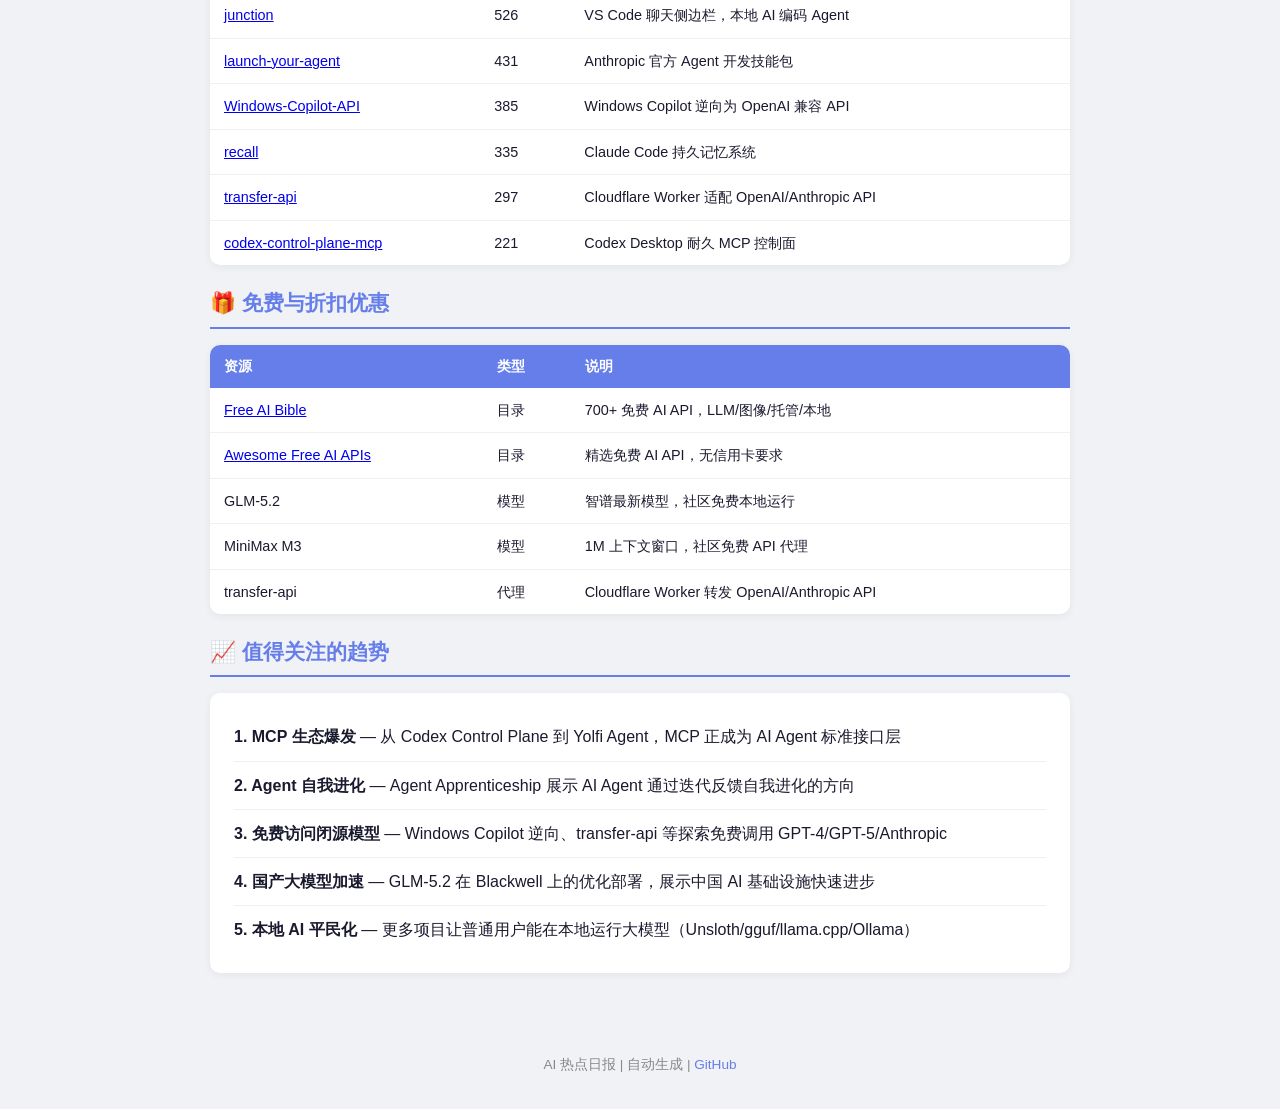
==== commit 5dd8662c: "feat: AI热点日报 - 2026-11-20" ====
--- a/index.html
+++ b/index.html
@@ -3,7 +3,7 @@
 <head>
 <meta charset="UTF-8">
 <meta name="viewport" content="width=device-width, initial-scale=1.0">
-<title>AI 热点日报 - 2026年11月19日</title>
+<title>AI 热点日报 - 2026年11月20日</title>
 <link rel="stylesheet" href="style.css">
 <link rel="icon" href="data:image/svg+xml,<svg xmlns='http://www.w3.org/2000/svg' viewBox='0 0 100 100'><text y='.9em' font-size='90'>📰</text></svg>">
 </head>
@@ -11,7 +11,7 @@
 <header>
 <div class="container">
 <h1>AI 热点日报</h1>
-<p class="date">2026年11月19日</p>
+<p class="date">2026年11月20日</p>
 <nav><a href="index.html">首页</a> <a href="archive.html">历史归档</a></nav>
 </div>
 </header>
